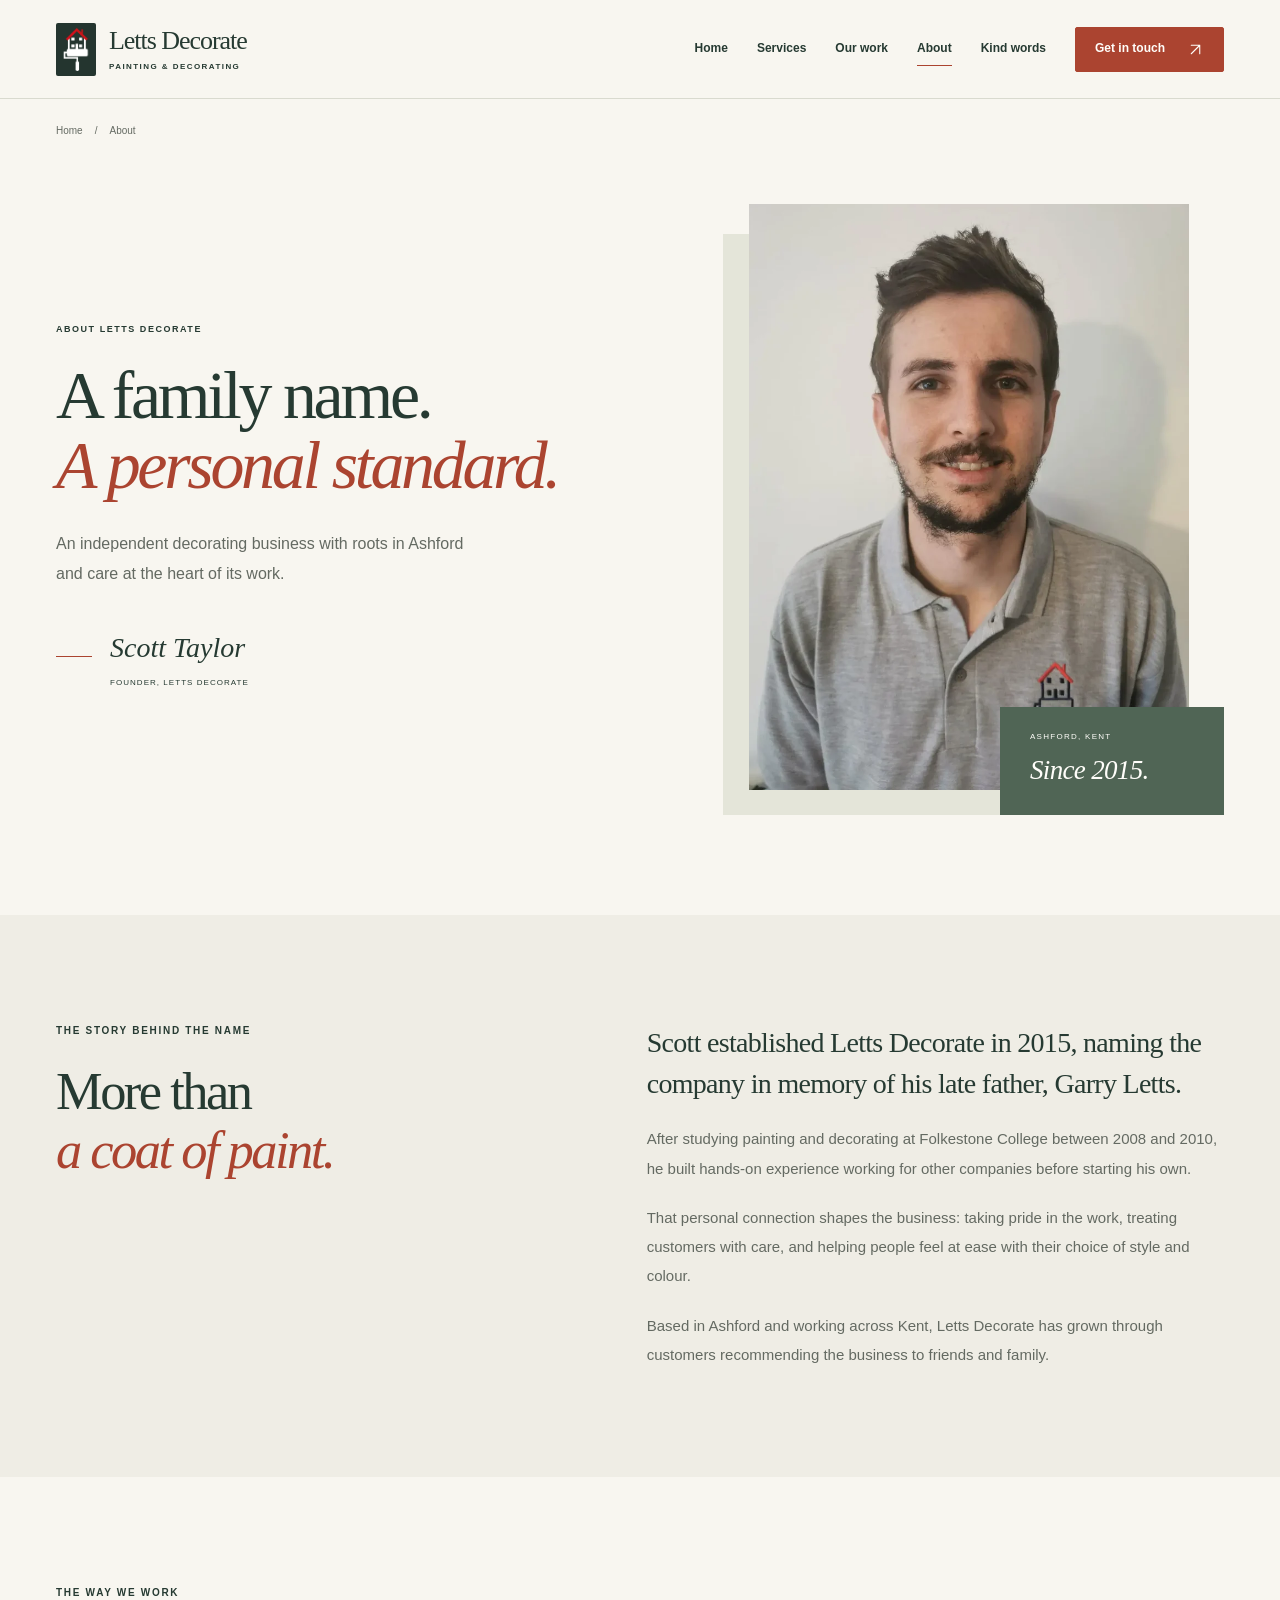
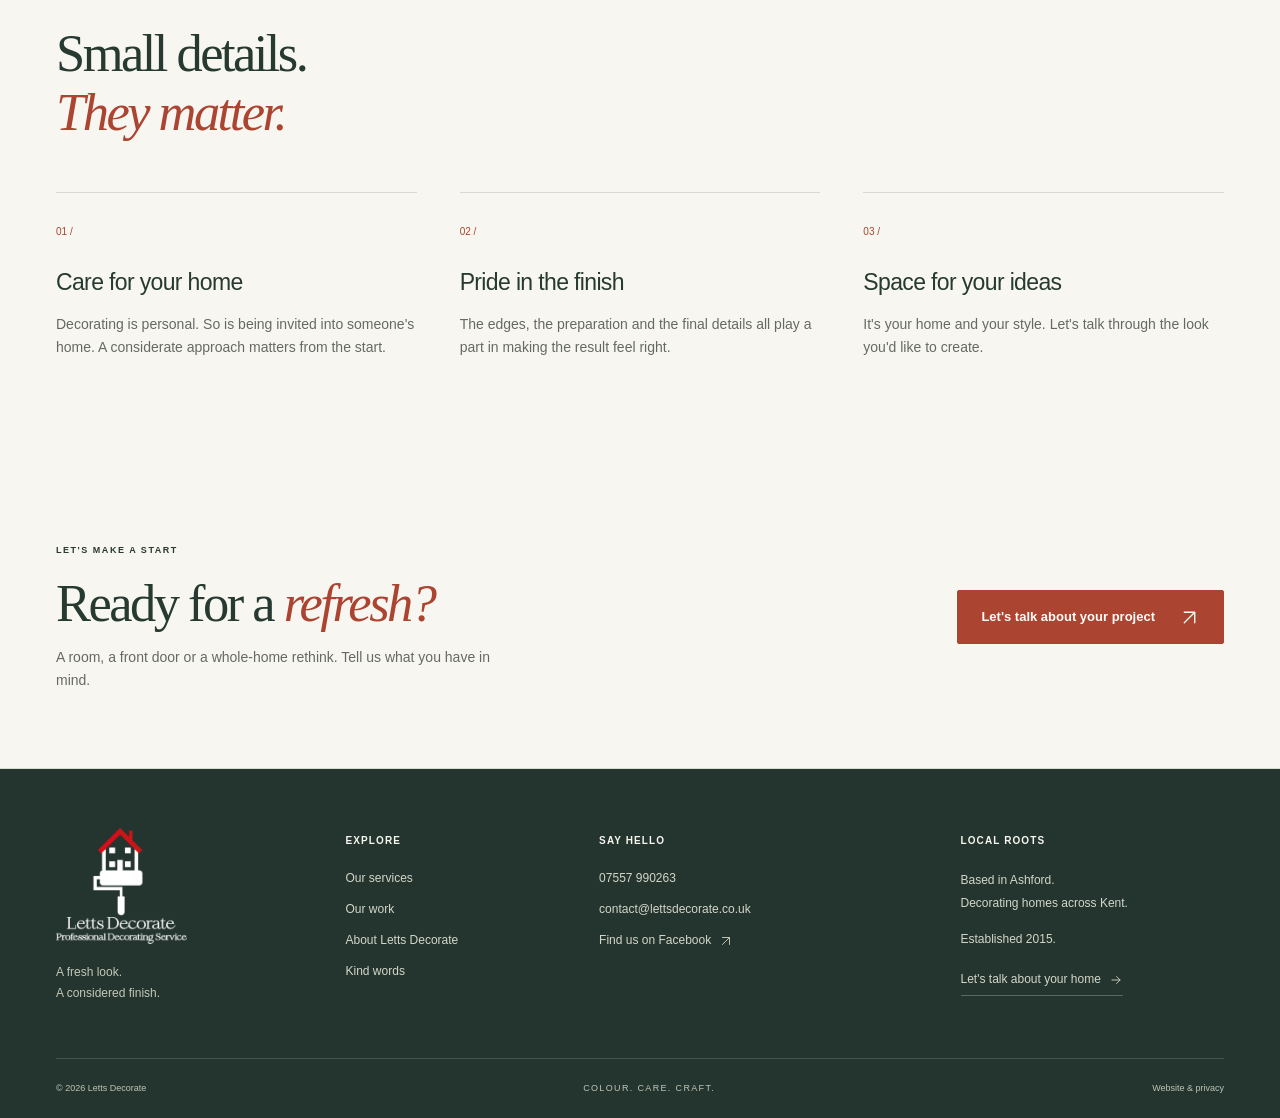
==== site/about/index.html @ 6a1b1a1a "1st draft of website - vibecoded with GPT 6 Astra" ====
<!doctype html>
<html lang="en-GB"><head><meta charset="utf-8"><meta name="viewport" content="width=device-width, initial-scale=1"><meta name="theme-color" content="#24352f"><title>About Letts Decorate | Painting & Decorating in Ashford</title><meta name="description" content="The story behind Letts Decorate, founded in Ashford in 2015 by Scott Taylor. A local painting and decorating business with a personal approach."><link rel="canonical" href="https://lettsdecorate.co.uk/about/"><meta property="og:type" content="website"><meta property="og:site_name" content="Letts Decorate"><meta property="og:title" content="About Letts Decorate | Painting & Decorating in Ashford"><meta property="og:description" content="The story behind Letts Decorate, founded in Ashford in 2015 by Scott Taylor. A local painting and decorating business with a personal approach."><meta property="og:url" content="https://lettsdecorate.co.uk/about/"><meta property="og:image" content="https://lettsdecorate.co.uk/assets/images/social-card.png"><meta property="og:image:alt" content="Letts Decorate. Painting and decorating in Ashford and across Kent."><meta name="twitter:card" content="summary_large_image"><link rel="icon" type="image/png" sizes="32x32" href="../assets/images/icon-32.png"><link rel="apple-touch-icon" href="../assets/images/icon-180.png"><link rel="stylesheet" href="../assets/css/site.css"><script type="application/ld+json">{"@context":"https://schema.org","@type":"HousePainter","@id":"https://lettsdecorate.co.uk/#business","name":"Letts Decorate","url":"https://lettsdecorate.co.uk/","telephone":"+447557990263","email":"contact@lettsdecorate.co.uk","foundingDate":"2015","areaServed":{"@type":"AdministrativeArea","name":"Kent, England"},"logo":"https://lettsdecorate.co.uk/assets/images/logo-original.png","sameAs":["https://www.facebook.com/LettsDecorate"]}</script><script src="../assets/js/gallery-data.js" defer></script><script src="../assets/js/site.js" defer></script></head>
<body data-page="about"><a class="skip-link" href="#main">Skip to content</a>
<header class="site-header"><div class="container header-inner">
<a class="brand" href="../index.html" aria-label="Letts Decorate home"><span class="brand-icon"><img src="../assets/images/brand-mark.png" width="130" height="200" alt=""></span><span class="brand-name">Letts Decorate<span>PAINTING &amp; DECORATING</span></span></a>
<button class="menu-toggle" type="button" aria-expanded="false" aria-controls="main-nav"><span class="menu-label">Menu</span><span class="menu-lines" aria-hidden="true"></span></button>
<nav id="main-nav" class="main-nav" aria-label="Main navigation"><a href="../index.html">Home</a><a href="../services/index.html">Services</a><a href="../gallery/index.html">Our work</a><a href="../about/index.html" aria-current="page">About</a><a href="../testimonials/index.html">Kind words</a><a class="button button-small nav-contact" href="../contact/index.html">Get in touch <svg class="icon" width="24" height="24" viewBox="0 0 24 24" fill="none" stroke="currentColor" stroke-width="1.5" stroke-linecap="round" stroke-linejoin="round" aria-hidden="true"><path d="M6 18 18 6M6 6h12v12"/></svg></a></nav>
</div></header><main id="main"><div class="container breadcrumb"><a href="../index.html">Home</a><span aria-hidden="true">/</span><span>About</span></div><section class="section about-page-top"><div class="container about-split"><div class="about-copy"><div class="page-intro "><span class="eyebrow">ABOUT LETTS DECORATE</span><h1>A family name.<br><em>A personal standard.</em></h1><p>An independent decorating business with roots in Ashford and care at the heart of its work.</p></div><div class="founder-signature"><span class="signature-line"></span><span>Scott Taylor<span>FOUNDER, LETTS DECORATE</span></span></div></div><div class="portrait-composition"><img class="portrait" src="../assets/images/about-800.webp" srcset="../assets/images/about-480.webp 480w, ../assets/images/about-800.webp 800w" sizes="(max-width: 760px) 90vw, 42vw" width="800" height="1067" alt="The owner of Letts Decorate in his work polo shirt" fetchpriority="high"><div class="portrait-label"><span>ASHFORD, KENT</span><strong>Since 2015.</strong></div></div></div></section>
<section class="section story-section"><div class="container story-grid"><div><span class="eyebrow">THE STORY BEHIND THE NAME</span><h2>More than<br><em>a coat of paint.</em></h2></div><div class="prose"><p class="lead">Scott established Letts Decorate in 2015, naming the company in memory of his late father, Garry Letts.</p><p>After studying painting and decorating at Folkestone College between 2008 and 2010, he built hands-on experience working for other companies before starting his own.</p><p>That personal connection shapes the business: taking pride in the work, treating customers with care, and helping people feel at ease with their choice of style and colour.</p><p>Based in Ashford and working across Kent, Letts Decorate has grown through customers recommending the business to friends and family.</p></div></div></section>
<section class="section values-section"><div class="container"><span class="eyebrow">THE WAY WE WORK</span><h2>Small details.<br><em>They matter.</em></h2><div class="values-grid"><article><span class="value-number">01 /</span><h3>Care for your home</h3><p>Decorating is personal. So is being invited into someone&apos;s home. A considerate approach matters from the start.</p></article><article><span class="value-number">02 /</span><h3>Pride in the finish</h3><p>The edges, the preparation and the final details all play a part in making the result feel right.</p></article><article><span class="value-number">03 /</span><h3>Space for your ideas</h3><p>It&apos;s your home and your style. Let&apos;s talk through the look you&apos;d like to create.</p></article></div></div></section><section class="cta-section"><div class="container cta-inner"><div><span class="eyebrow">LET&apos;S MAKE A START</span><h2>Ready for a <em>refresh?</em></h2><p>A room, a front door or a whole-home rethink. Tell us what you have in mind.</p></div><a class="button" href="../contact/index.html">Let&apos;s talk about your project <svg class="icon" width="24" height="24" viewBox="0 0 24 24" fill="none" stroke="currentColor" stroke-width="1.5" stroke-linecap="round" stroke-linejoin="round" aria-hidden="true"><path d="M6 18 18 6M6 6h12v12"/></svg></a></div></section></main><footer class="site-footer"><div class="container footer-grid">
<div class="footer-brand"><img src="../assets/images/logo-original.png" width="300" height="266" alt="Letts Decorate - Professional Decorating Service" loading="lazy"><p>A fresh look.<br>A considered finish.</p></div>
<div><h2>Explore</h2><a href="../services/index.html">Our services</a><a href="../gallery/index.html">Our work</a><a href="../about/index.html">About Letts Decorate</a><a href="../testimonials/index.html">Kind words</a></div>
<div><h2>Say hello</h2><a href="tel:+447557990263">07557 990263</a><a class="footer-email" href="mailto:contact@lettsdecorate.co.uk">contact@lettsdecorate.co.uk</a><a href="https://www.facebook.com/LettsDecorate" target="_blank" rel="noopener noreferrer">Find us on Facebook <svg class="icon" width="24" height="24" viewBox="0 0 24 24" fill="none" stroke="currentColor" stroke-width="1.5" stroke-linecap="round" stroke-linejoin="round" aria-hidden="true"><path d="M6 18 18 6M6 6h12v12"/></svg></a></div>
<div class="footer-area"><h2>Local roots</h2><p>Based in Ashford.<br>Decorating homes across Kent.<br><span>Established 2015.</span></p><a class="footer-text-link" href="../contact/index.html">Let&apos;s talk about your home <svg class="icon" width="24" height="24" viewBox="0 0 24 24" fill="none" stroke="currentColor" stroke-width="1.5" stroke-linecap="round" stroke-linejoin="round" aria-hidden="true"><path d="M5 12h14M13 6l6 6-6 6"/></svg></a></div>
</div><div class="container footer-bottom"><span>&copy; <span data-year>2026</span> Letts Decorate</span><span>Colour. Care. Craft.</span><a href="../privacy/index.html">Website &amp; privacy</a></div></footer><dialog class="lightbox" aria-labelledby="lightbox-caption"><div class="lightbox-bar"><span class="lightbox-count"></span><button type="button" class="icon-button lightbox-close" aria-label="Close photograph"><svg class="icon" width="24" height="24" viewBox="0 0 24 24" fill="none" stroke="currentColor" stroke-width="1.5" stroke-linecap="round" stroke-linejoin="round" aria-hidden="true"><path d="m6 6 12 12M6 18 18 6"/></svg></button></div><div class="lightbox-stage"><button type="button" class="icon-button lightbox-prev" aria-label="Previous photograph"><svg class="icon" width="24" height="24" viewBox="0 0 24 24" fill="none" stroke="currentColor" stroke-width="1.5" stroke-linecap="round" stroke-linejoin="round" aria-hidden="true"><path d="M5 12h14M13 6l6 6-6 6"/></svg></button><img class="lightbox-image" alt=""><button type="button" class="icon-button lightbox-next" aria-label="Next photograph"><svg class="icon" width="24" height="24" viewBox="0 0 24 24" fill="none" stroke="currentColor" stroke-width="1.5" stroke-linecap="round" stroke-linejoin="round" aria-hidden="true"><path d="M5 12h14M13 6l6 6-6 6"/></svg></button></div><p id="lightbox-caption"></p></dialog></body></html>
---- site/assets/css/site.css ----
/* Letts Decorate -- a warm, editorial, dependency-free static site.
   Change the core colour palette here. No external fonts or stylesheets are loaded. */
:root {
  --paper: #f8f6f0;
  --white: #fffefa;
  --ink: #263a32;
  --muted: #646a62;
  --clay: #ab4430;
  --clay-dark: #8c3525;
  --sage: #506555;
  --sand: #d2bea0;
  --line: #d9dacf;
  --soft: #efede5;
  --dark: #24352f;
  --serif: Georgia, 'Times New Roman', serif;
  --sans: 'Segoe UI', Arial, Helvetica, sans-serif;
}
*, *::before, *::after { box-sizing: border-box; }
html { scroll-behavior: smooth; scroll-padding-top: 112px; }
body { margin: 0; background: var(--paper); color: var(--ink); font-family: var(--sans); font-size: 16px; line-height: 1.65; -webkit-font-smoothing: antialiased; }
body.modal-open { overflow: hidden; }
a { color: inherit; text-decoration: none; }
button, input, select { font: inherit; }
button { color: inherit; }
button, a { -webkit-tap-highlight-color: transparent; }
button { cursor: pointer; }
button:disabled { cursor: default; opacity: .4; }
img { display: block; max-width: 100%; height: auto; }
svg { flex-shrink: 0; }
figure, blockquote { margin: 0; }
h1, h2, h3, h4, p { margin-top: 0; }
h1, h2 { font-family: var(--serif); font-weight: 400; letter-spacing: -.048em; }
h1 { margin-bottom: 28px; font-size: clamp(52px, 6.3vw, 92px); line-height: 1.035; }
h2 { margin-bottom: 25px; font-size: clamp(36px, 4.1vw, 58px); line-height: 1.12; }
h3 { font-weight: 500; letter-spacing: -.028em; line-height: 1.28; }
em { font-weight: 400; }
h1 em, h2 em { color: var(--clay); }
p { margin-bottom: 20px; }
::selection { background: #dcc7b0; color: #17291e; }
:focus-visible { outline: 3px solid var(--clay); outline-offset: 5px; }
[hidden] { display: none !important; }
.container { width: min(1280px, calc(100% - 112px)); margin-inline: auto; }
.section { padding-block: 108px; }
.eyebrow { display: block; font-family: var(--sans); font-size: 10px; font-weight: 650; line-height: 1.6; letter-spacing: .17em; margin-bottom: 23px; }
.icon { width: 21px; height: 21px; }
.button { display: inline-flex; min-height: 54px; align-items: center; justify-content: center; gap: 24px; padding: 15px 23px; background: var(--clay); color: var(--white); border: 1px solid var(--clay); border-radius: 2px; font-size: 13px; font-weight: 600; line-height: 1.45; transition: background .2s, transform .2s; }
.button:hover { background: var(--clay-dark); border-color: var(--clay-dark); transform: translateY(-2px); }
.button:active { transform: translateY(0); }
.button-small { min-height: 45px; padding: 12px 19px; font-size: 12px; gap: 22px; }
.button-small .icon { width: 17px; height: 17px; }
.text-link { width: fit-content; display: inline-flex; align-items: center; gap: 19px; padding-block: 7px; border-bottom: 1px solid currentColor; font-size: 13px; font-weight: 600; line-height: 1.5; }
.text-link .icon, .service-link .icon { transition: transform .2s; width: 18px; height: 18px; }
.text-link:hover .icon, .service-card:hover .icon:last-child { transform: translateX(4px); }
.skip-link { position: fixed; top: 12px; left: 12px; transform: translateY(-180%); z-index: 500; background: var(--white); padding: 12px 20px; box-shadow: 0 4px 20px #0002; }
.skip-link:focus { transform: none; }
.sr-only { position: absolute; width: 1px; height: 1px; padding: 0; overflow: hidden; clip: rect(0,0,0,0); white-space: nowrap; border: 0; }

/* Navigation */
.site-header { position: sticky; top: 0; z-index: 50; background: rgba(248,246,240,.97); border-bottom: 1px solid var(--line); }
.header-inner { min-height: 98px; display: flex; align-items: center; justify-content: space-between; gap: 30px; }
.brand { display: inline-flex; align-items: center; gap: 13px; flex-shrink: 0; }
.brand-icon { display: grid; place-items: center; width: 40px; height: 53px; border-radius: 2px; background: var(--dark); }
.brand-icon img { width: 28px; height: 43px; object-fit: contain; }
.brand-name { font-family: var(--serif); font-size: 26px; line-height: 1.18; letter-spacing: -.04em; }
.brand-name > span { display: block; font-family: var(--sans); font-size: 8px; letter-spacing: .18em; font-weight: 600; margin-top: 5px; }
.main-nav { display: flex; align-items: center; gap: 29px; }
.main-nav > a { font-size: 12px; font-weight: 550; position: relative; }
.main-nav > a:not(.button) { padding-block: 10px; }
.main-nav > a:not(.button)::after { content: ''; position: absolute; bottom: 3px; left: 0; height: 1px; width: 0; background: var(--clay); transition: width .2s; }
.main-nav > a[aria-current]:not(.button)::after, .main-nav > a:hover:not(.button)::after { width: 100%; }
.menu-toggle { display: none; border: 0; background: none; min-height: 44px; padding: 8px 0 8px 12px; gap: 12px; align-items: center; }
.menu-label { font-size: 12px; }
.menu-lines { display: block; position: relative; width: 23px; height: 13px; border-top: 1px solid; border-bottom: 1px solid; }
.menu-lines::after { content: ''; position: absolute; left: 0; top: 5px; width: 23px; border-top: 1px solid; }
.menu-toggle[aria-expanded=true] .menu-lines { border: 0; }
.menu-toggle[aria-expanded=true] .menu-lines::before, .menu-toggle[aria-expanded=true] .menu-lines::after { content: ''; position: absolute; inset: 5px 0 auto; width: 23px; border-top: 1px solid; transform: rotate(45deg); }
.menu-toggle[aria-expanded=true] .menu-lines::after { transform: rotate(-45deg); }

/* The paint-swatch hero is CSS artwork, not a purported project photograph. */
.hero { padding-block: 62px 64px; }
.hero-grid { display: grid; grid-template-columns: 1.03fr 1fr; align-items: center; gap: 60px; }
.hero-copy { padding-block: 14px; }
.hero-copy .eyebrow { display: flex; align-items: center; gap: 9px; margin-bottom: 28px; font-size: 9px; }
.eyebrow-line { width: 27px; height: 1px; background: var(--clay); }
.hero-copy h1 { font-size: clamp(64px, 6.5vw, 94px); margin-bottom: 25px; }
.hero-copy h1 em { position: relative; padding-right: .08em; }
.hero-copy > p { color: var(--muted); font-size: 16px; max-width: 355px; line-height: 1.85; margin-bottom: 27px; }
.hero-actions { display: flex; align-items: flex-start; flex-direction: column; gap: 17px; }
.hero-actions .text-link { border: 0; font-size: 12px; }
.hero-footnote { margin-top: 37px; display: flex; align-items: center; gap: 13px; color: var(--muted); font-size: 10px; letter-spacing: .02em; }
.hero-footnote span + span::before { content: '/'; margin-right: 13px; color: #90958b; }
.hero-visual { min-width: 0; }
.palette-stage { --swatch: #506555; --swatch-secondary: #b9664c; position: relative; background: #e9e5da; height: 533px; overflow: hidden; isolation: isolate; }
.palette-stage[data-palette=clay] { --swatch: #98503c; --swatch-secondary: #bbaa88; }
.palette-stage[data-palette=sand] { --swatch: #8c7450; --swatch-secondary: #69745e; }
.stage-line { position: absolute; border: 1px solid #d1cebf; border-radius: 50%; }
.line-one { width: 470px; height: 470px; top: -68px; left: -102px; }
.line-two { width: 365px; height: 365px; bottom: -135px; right: -85px; }
.stage-index { position: absolute; top: 27px; left: 25px; font-size: 8px; letter-spacing: .18em; color: #6f7569; }
.stage-side { position: absolute; right: 17px; top: 132px; writing-mode: vertical-rl; font-size: 8px; letter-spacing: .19em; color: #656d61; }
.swatch-sheet { position: absolute; background: #fffef7; padding: 11px; box-shadow: -9px 15px 27px -15px #273b3066, 4px 3px 8px #26342a15; }
.swatch-front { width: 65%; height: 382px; top: 66px; left: 24%; transform: rotate(7deg); }
.swatch-colour { position: relative; overflow: hidden; height: 305px; background: var(--swatch); transition: background .45s; color: #fffaf0; }
.swatch-colour::after { content: ''; position: absolute; inset: 0; background: linear-gradient(125deg, #ffffff06, #00000004); }
.swatch-arch { position: absolute; top: 26px; left: 29%; width: 78%; height: 92%; border: 1px solid #ffffff38; border-radius: 150px 150px 0 0; }
.swatch-arch::before, .swatch-arch::after { content: ''; position: absolute; inset: 13px; border: 1px solid #ffffff19; border-radius: inherit; }
.swatch-arch::after { inset: 26px; }
.swatch-grain { position: absolute; inset: 0; opacity: .08; background: repeating-linear-gradient(88deg, transparent 0 3px, #fff3 4px, transparent 5px); }
.swatch-type { position: absolute; left: 24px; bottom: 35px; font-size: clamp(30px, 3.5vw, 49px); line-height: 1.08; font-family: var(--serif); letter-spacing: -.04em; }
.swatch-label { display: flex; align-items: center; justify-content: space-between; padding: 15px 5px 0; font-size: 8px; font-weight: 650; letter-spacing: .14em; }
.swatch-label > span > span { display: block; margin-top: 2px; font-size: 6px; letter-spacing: .1em; font-weight: 400; }
.swatch-label .icon { width: 17px; height: 17px; }
.swatch-back { width: 55%; height: 326px; top: 145px; left: 10%; transform: rotate(-13deg); }
.swatch-back-colour { width: 100%; height: 262px; background: var(--swatch-secondary); transition: background .45s; }
.swatch-back > span { display: block; font-size: 7px; letter-spacing: .16em; padding: 12px 4px; }
.palette-caption { position: absolute; bottom: 20px; left: 27px; right: 26px; display: flex; align-items: center; gap: 8px; font-size: 9px; }
.palette-caption strong { font-weight: 600; }
.palette-dot { width: 5px; height: 5px; border-radius: 50%; background: var(--swatch); transition: background .45s; }
.palette-caption-number { margin-left: auto; color: #6c7469; font-size: 8px; letter-spacing: .1em; }
.palette-controls { display: flex; align-items: center; justify-content: space-between; margin-top: 17px; gap: 16px; font-size: 10px; color: var(--muted); }
.swatch-buttons { display: flex; gap: 4px; }
.palette-button { display: grid; place-items: center; width: 35px; height: 35px; background: none; border: 1px solid transparent; border-radius: 50%; padding: 4px; }
.palette-button span { width: 23px; height: 23px; border-radius: 50%; background: var(--swatch); }
.palette-button[aria-pressed=true] { border-color: var(--ink); }
.palette-sage { --swatch: #506555; }
.palette-clay { --swatch: #98503c; }
.palette-sand { --swatch: #8c7450; }

/* Intro, services and work */
.trust-strip { background: var(--dark); color: var(--paper); padding-block: 28px; }
.trust-inner { display: grid; grid-template-columns: 1.05fr 1fr 1.05fr 1fr; align-items: center; gap: 27px; }
.trust-inner > p { font-family: var(--serif); font-size: 21px; line-height: 1.3; letter-spacing: -.025em; margin: 0; }
.trust-inner > span { display: flex; align-items: center; justify-content: center; border-left: 1px solid #ffffff26; padding-block: 12px; gap: 12px; font-size: 11px; }
.trust-inner .icon { color: #c8cfbb; width: 21px; }
.section-heading { display: flex; justify-content: space-between; align-items: flex-end; gap: 50px; margin-bottom: 50px; }
.section-heading h2 { margin-bottom: 0; }
.section-heading > p, .section-heading-aside { max-width: 330px; color: var(--muted); font-size: 14px; line-height: 1.85; margin-bottom: 0; }
.section-heading-aside > p { margin-bottom: 16px; }
.section-heading-aside .text-link { color: var(--ink); }
.services-grid { display: grid; grid-template-columns: repeat(3,minmax(0,1fr)); border-block: 1px solid var(--line); }
.service-card { display: block; padding: 35px 30px 30px; transition: background .2s; }
.service-card:first-child { padding-left: 0; padding-right: 37px; }
.service-card:last-child { padding-right: 0; padding-left: 37px; }
.service-card + .service-card { border-left: 1px solid var(--line); }
.service-card:hover { background: #efeee580; }
.service-card-top { display: flex; align-items: center; justify-content: space-between; margin-bottom: 40px; }
.service-card-top .icon { width: 32px; height: 32px; color: var(--clay); stroke-width: 1; }
.service-card-top > span { font-size: 10px; color: var(--muted); }
.service-card h3 { font-size: 23px; margin-bottom: 15px; }
.service-card p { font-size: 13px; color: var(--muted); line-height: 1.85; max-width: 290px; margin-bottom: 27px; }
.service-link { display: flex; align-items: center; justify-content: space-between; font-size: 11px; font-weight: 600; }
.work-section { background: var(--soft); }
.project-grid { display: grid; grid-template-columns: repeat(3,minmax(0,1fr)); gap: 25px; }
.project-card { min-width: 0; }
.project-art, .project-photo { display: block; width: 100%; position: relative; aspect-ratio: 4 / 4.35; overflow: hidden; }
.project-art .art-caption { font-size: 7px; left: 20px; bottom: 19px; }
.art-interior { background: #dddcd0; }
.art-interior .art-shape { position: absolute; top: 12%; left: 25%; height: 86%; width: 54%; background: #647764; border-radius: 120px 120px 0 0; }
.art-interior .art-lines { position: absolute; top: 32%; left: 15%; height: 55%; width: 39%; border: 1px solid #f5f1e8; border-radius: 100px 100px 0 0; }
.art-interior .art-circle { position: absolute; bottom: -15%; right: -8%; width: 67%; aspect-ratio: 1; background: #c0b5a0; border-radius: 50%; }
.art-exterior { background: #68786a; }
.art-exterior .art-shape { position: absolute; width: 45%; height: 69%; background: #dcd6c3; top: 23%; left: 27%; border-radius: 85px 85px 0 0; }
.art-exterior .art-lines { position: absolute; inset: 30% 37% 15% 37%; border: 1px solid #68786a65; border-radius: 70px 70px 0 0; }
.art-exterior .art-circle { position: absolute; width: 27%; aspect-ratio: 1; top: 10%; right: 9%; border: 1px solid #f4efdd70; border-radius: 50%; }
.art-exterior .art-caption { color: #fcf7e6; }
.art-detail { background: #ddc4b0; }
.art-detail .art-shape { position: absolute; width: 60%; height: 93%; background: #a55740; top: -3%; left: 19%; border-radius: 0 0 130px 130px; transform: rotate(18deg); }
.art-detail .art-lines { position: absolute; width: 48%; height: 85%; top: 4%; left: 28%; border: 1px solid #f5e3cf96; border-radius: 0 0 130px 130px; transform: rotate(18deg); }
.art-detail .art-circle { position: absolute; width: 50%; aspect-ratio: 1; bottom: -21%; right: -10%; background: #b79775; border-radius: 50%; }
.art-caption { position: absolute; z-index: 2; left: 26px; bottom: 24px; font-size: 9px; letter-spacing: .19em; }
.project-meta { display: flex; align-items: center; justify-content: space-between; padding-top: 20px; gap: 15px; }
.project-kicker { display: block; font-size: 8px; letter-spacing: .13em; margin-bottom: 7px; color: var(--muted); }
.project-meta h3 { font-family: var(--serif); font-size: 25px; margin: 0; font-weight: 400; }
.project-number { font-size: 10px; color: var(--muted); }
.project-open { display: block; width: 100%; padding: 0; border: 0; background: none; text-align: left; }
.project-photo { object-fit: cover; transition: transform .35s; }
.project-image-wrap { display: block; overflow: hidden; position: relative; }
.project-open:hover .project-photo { transform: scale(1.035); }
.photo-enlarge { display: grid; place-items: center; position: absolute; right: 16px; bottom: 16px; width: 38px; height: 38px; background: var(--paper); border-radius: 50%; opacity: 0; transform: translateY(4px); transition: opacity .2s, transform .2s; }
.project-open:hover .photo-enlarge, .project-open:focus-visible .photo-enlarge { opacity: 1; transform: none; }
.project-load-error { padding: 30px; background: var(--soft); color: var(--muted); min-height: 160px; display: flex; align-items: center; font-size: 13px; }

/* About, reviews and footer */
.about-split { display: grid; grid-template-columns: 1fr 1fr; gap: 95px; align-items: center; }
.portrait-composition { position: relative; margin-left: 26px; margin-right: 35px; max-width: 440px; padding-bottom: 17px; }
.portrait-composition::before { content: ''; position: absolute; inset: 30px auto -8px -26px; width: 87%; background: #e4e5d9; z-index: -1; }
.portrait { aspect-ratio: 3/4; width: 100%; object-fit: cover; object-position: center 34%; }
.portrait-label { position: absolute; bottom: -8px; right: -35px; background: var(--sage); color: var(--white); padding: 23px 30px; min-width: 224px; }
.portrait-label > span { display: block; font-size: 8px; letter-spacing: .16em; margin-bottom: 4px; }
.portrait-label > strong { font-family: var(--serif); font-size: 27px; font-style: italic; font-weight: 400; letter-spacing: -.025em; }
.about-copy > p { color: var(--muted); font-size: 14px; line-height: 1.95; max-width: 440px; }
.about-copy .text-link { margin-top: 13px; }
.about-copy .eyebrow { font-size: 9px; }
.quote-section { padding-block: 82px; background: var(--dark); color: var(--paper); text-align: center; }
.quote-inner { max-width: 890px; position: relative; }
.quote-inner .eyebrow { color: #c9cbbb; font-size: 9px; margin-bottom: 12px; }
.quote-mark { display: block; font-family: var(--serif); color: #b9ba99; font-size: 75px; height: 59px; line-height: 1.25; }
.quote-inner blockquote p { font-family: var(--serif); font-size: clamp(29px,3.5vw,48px); line-height: 1.25; letter-spacing: -.035em; margin-bottom: 29px; }
.quote-inner blockquote footer { font-size: 12px; margin-bottom: 29px; }
.quote-inner blockquote footer span { color: #c9cbbb; margin-left: 8px; }
.light-link { color: var(--paper); font-size: 11px; }
.cta-section { padding-block: 76px; border-bottom: 1px solid var(--line); }
.cta-inner { display: flex; align-items: center; justify-content: space-between; gap: 40px; }
.cta-inner .eyebrow { font-size: 9px; margin-bottom: 17px; }
.cta-inner h2 { margin-bottom: 13px; }
.cta-inner p { margin-bottom: 0; max-width: 440px; font-size: 14px; color: var(--muted); }
.cta-inner .button { flex-shrink: 0; }
.site-footer { background: var(--dark); color: var(--paper); padding-top: 59px; }
.footer-grid { display: grid; grid-template-columns: 1.05fr .9fr 1.35fr 1.1fr; gap: 38px; padding-bottom: 51px; }
.footer-brand img { width: 131px; height: auto; margin-bottom: 18px; }
.footer-brand > p { font-size: 12px; color: #c3c7b9; line-height: 1.75; margin: 0; }
.footer-grid h2 { font-family: var(--sans); font-size: 10px; font-weight: 600; letter-spacing: .11em; text-transform: uppercase; margin: 7px 0 23px; }
.footer-grid > div > a { display: flex; width: fit-content; align-items: center; gap: 8px; color: #d4d6c9; font-size: 12px; margin-bottom: 11px; }
.footer-grid a:hover { color: #fff; text-decoration: underline; text-underline-offset: 5px; }
.footer-grid .icon { width: 14px; height: 14px; }
.footer-area p { color: #d4d6c9; font-size: 12px; line-height: 1.85; }
.footer-area p span { display: inline-block; margin-top: 14px; }
.footer-text-link { border-bottom: 1px solid #d4d6c950; padding-bottom: 5px; }
.footer-bottom { padding-block: 22px; border-top: 1px solid #ffffff24; display: flex; justify-content: space-between; gap: 20px; font-size: 9px; color: #bec4b8; }
.footer-bottom > span:nth-child(2) { text-transform: uppercase; letter-spacing: .15em; }
.site-footer :focus-visible, .quote-section :focus-visible { outline-color: var(--paper); }

/* Interior pages */
.breadcrumb { display: flex; gap: 12px; padding-top: 24px; color: var(--muted); font-size: 10px; }
.breadcrumb a:hover { color: var(--clay); text-decoration: underline; }
.page-intro { padding: 67px 0 60px; max-width: 960px; }
.page-intro .eyebrow { margin-bottom: 25px; }
.page-intro h1 { font-size: clamp(48px,5.7vw,81px); }
.page-intro > p { max-width: 540px; color: var(--muted); font-size: 16px; line-height: 1.85; margin: 0; }
.service-detail { scroll-margin-top: 12px; }
.service-detail-grid { display: grid; grid-template-columns: 1fr 1fr; align-items: center; gap: 100px; }
.service-detail-grid.reverse > div:first-child { order: 2; }
.service-detail-grid > div > p { color: var(--muted); font-size: 14px; line-height: 1.9; }
.service-detail-art { position: relative; overflow: hidden; aspect-ratio: 1; }
.detail-art-text { position: absolute; z-index: 3; bottom: 68px; left: 33px; font-family: var(--serif); font-size: clamp(40px,4.4vw,63px); letter-spacing: -.04em; line-height: 1.04; color: #fffdf2; text-shadow: 0 1px 12px #24352f30; }
.service-detail-art.art-exterior .detail-art-text { color: var(--dark); text-shadow: none; bottom: 96px; left: 26px; }
.service-detail-art.art-exterior .art-shape { left: 16%; width: 61%; height: 79%; }
.service-detail-art.art-exterior .art-lines { left: 24%; right: 31%; }
.alt-section { background: var(--soft); }
.detail-list { list-style: none; padding: 7px 0 0; margin: 0 0 25px; border-bottom: 1px solid var(--line); }
.detail-list li { border-top: 1px solid var(--line); padding-block: 10px; font-size: 12px; display: flex; align-items: center; gap: 10px; }
.detail-list li::before { content: ''; width: 4px; height: 4px; background: var(--clay); border-radius: 50%; }
.process-section { background: var(--dark); color: var(--paper); }
.process-section h2 em { color: #d7c0a3; }
.process-grid { display: grid; grid-template-columns: repeat(3,minmax(0,1fr)); gap: 40px; margin-top: 50px; }
.process-grid > div { border-top: 1px solid #ffffff4a; padding-top: 21px; }
.process-grid > div > span { font-size: 10px; color: #d7c0a3; }
.process-grid h3 { font-family: var(--serif); font-size: 32px; margin-top: 25px; margin-bottom: 13px; }
.process-grid p { max-width: 310px; color: #cdd2c4; font-size: 13px; margin: 0; line-height: 1.8; }
.about-page-top { padding-top: 64px; }
.about-page-top .page-intro { padding: 0; }
.about-page-top .page-intro h1 { font-size: clamp(48px,5.3vw,77px); }
.about-page-top .page-intro > p { max-width: 420px; }
.about-page-top .portrait-composition { margin-left: auto; }
.founder-signature { display: flex; align-items: center; gap: 18px; margin-top: 36px; font-family: var(--serif); font-size: 28px; font-style: italic; }
.founder-signature > span > span { display: block; font-family: var(--sans); font-size: 8px; font-style: normal; letter-spacing: .13em; margin-top: 5px; }
.signature-line { display: block; width: 36px; height: 1px; background: var(--clay); }
.story-section { background: var(--soft); }
.story-grid { display: grid; grid-template-columns: .85fr 1fr; gap: 100px; }
.prose { color: var(--muted); font-size: 15px; line-height: 1.95; }
.prose .lead { font-family: var(--serif); color: var(--ink); font-size: 28px; line-height: 1.45; letter-spacing: -.025em; }
.prose > p:last-child { margin-bottom: 0; }
.values-grid { display: grid; grid-template-columns: repeat(3,minmax(0,1fr)); gap: 43px; margin-top: 50px; }
.values-grid > article { border-top: 1px solid var(--line); padding-top: 24px; }
.value-number { display: inline-block; font-size: 10px; color: var(--clay); margin-bottom: 28px; }
.values-grid h3 { font-size: 23px; margin-bottom: 15px; }
.values-grid p { color: var(--muted); font-size: 14px; margin-bottom: 0; }
.gallery-section { padding-block: 4px 85px; }
.gallery-toolbar { display: flex; justify-content: space-between; gap: 25px; align-items: center; border-block: 1px solid var(--line); padding-block: 13px; margin-bottom: 30px; }
.gallery-filters { display: flex; flex-wrap: wrap; gap: 7px; }
.gallery-filters button { border: 0; background: none; padding: 12px 18px; font-size: 12px; border-radius: 2px; }
.gallery-filters button[aria-pressed=true] { background: var(--ink); color: var(--paper); }
.gallery-filters button:not([aria-pressed=true]):hover { background: var(--soft); }
.gallery-toolbar-note { color: var(--muted); font-size: 10px; }
.gallery-notice { padding: 22px 25px; background: #eeede3; display: flex; align-items: center; gap: 22px; margin-bottom: 35px; }
.gallery-notice p { margin: 0; color: var(--muted); font-size: 12px; line-height: 1.85; }
.gallery-notice strong { color: var(--ink); font-weight: 600; }
.gallery-notice .icon { color: var(--sage); width: 25px; height: 25px; }
.gallery-help { border-top: 1px solid var(--line); padding-top: 30px; margin-top: 55px; display: flex; align-items: center; justify-content: space-between; gap: 25px; }
.gallery-help > span { font-family: var(--serif); font-size: 27px; letter-spacing: -.025em; }
.reviews-section { padding-top: 15px; }
.reviews-grid { display: grid; grid-template-columns: repeat(3,minmax(0,1fr)); gap: 25px; }
.review-card { background: var(--soft); padding: 29px; display: flex; flex-direction: column; min-height: 335px; }
.review-card:nth-child(2) { background: #e4e8dc; }
.review-card:nth-child(3) { background: #eee0d5; }
.review-quote-mark { color: var(--clay); font-size: 70px; font-family: var(--serif); height: 75px; }
.review-card blockquote { font-family: var(--serif); font-size: 32px; letter-spacing: -.03em; line-height: 1.25; padding-bottom: 35px; }
.review-card figcaption { display: flex; align-items: center; gap: 14px; margin-top: auto; font-size: 12px; }
.review-card figcaption small { display: block; font-size: 10px; color: var(--muted); margin-top: 2px; }
.review-avatar { width: 37px; height: 37px; border: 1px solid #263a3240; border-radius: 50%; display: grid; place-items: center; font-family: var(--serif); font-size: 16px; }
.review-invitation { background: var(--soft); }
.review-invitation-inner { display: grid; grid-template-columns: 1fr 1fr; align-items: center; gap: 80px; }
.review-invitation h2 { margin-bottom: 0; }
.review-invitation p { color: var(--muted); font-size: 15px; }
.inline-links { display: flex; flex-wrap: wrap; gap: 30px; }
.contact-section { padding-block: 10px 100px; }
.contact-grid { display: grid; grid-template-columns: 1.2fr 1fr; gap: 75px; }
.contact-method { display: flex; gap: 22px; padding-block: 31px; border-top: 1px solid var(--line); align-items: flex-start; }
.contact-method:last-child { border-bottom: 1px solid var(--line); }
.contact-method .eyebrow { font-size: 9px; margin-bottom: 11px; }
.contact-method-icon { padding-top: 2px; color: var(--clay); }
.contact-method-icon .icon { width: 25px; height: 25px; }
.contact-method > span > strong, .contact-method .contact-email { display: block; font-family: var(--serif); font-size: clamp(26px,2.6vw,36px); letter-spacing: -.035em; line-height: 1.3; font-weight: 400; margin-bottom: 9px; }
.contact-method .contact-email { font-size: clamp(22px,2.3vw,31px); overflow-wrap: anywhere; }
.contact-method > span > span:not(.eyebrow) { font-size: 12px; color: var(--muted); }
.contact-method > .icon { margin-left: auto; margin-top: 7px; }
.contact-method:hover > .icon { color: var(--clay); }
.contact-method a:hover { color: var(--clay); }
.contact-social > span > strong { font-size: 26px; margin: 0; }
.email-actions { display: flex; align-items: center; gap: 19px; flex-wrap: wrap; }
.email-actions a, .copy-email { display: inline-flex; gap: 6px; align-items: center; font-size: 10px; min-height: 36px; }
.copy-email { background: none; border: 0; border-bottom: 1px solid var(--line); padding: 0; }
.email-actions .icon { width: 13px; height: 13px; }
.copy-status { display: block; font-size: 11px; line-height: 1.5; color: var(--clay); }
.enquiry-note { padding: 35px; background: #e8e9de; }
.enquiry-note h2 { font-size: 40px; }
.enquiry-note > p { color: var(--muted); font-size: 13px; }
.enquiry-note .eyebrow { font-size: 9px; }
.enquiry-list { list-style: none; margin: 27px 0 22px; padding: 0; }
.enquiry-list li { padding-block: 13px; border-top: 1px solid #bcc4b2; font-size: 12px; display: flex; gap: 17px; }
.enquiry-list li:last-child { border-bottom: 1px solid #bcc4b2; }
.enquiry-list li > span { color: var(--muted); font-size: 9px; padding-top: 2px; }
.enquiry-note > p.note-small { font-size: 10px; margin: 0; }
.area-section { background: var(--dark); color: var(--paper); padding-block: 85px; }
.area-inner { display: grid; grid-template-columns: 1fr 1fr; gap: 100px; align-items: center; }
.area-inner > div > .icon { width: 33px; height: 33px; stroke-width: 1; margin-bottom: 18px; color: #d7c0a3; }
.area-inner h2 { margin: 0; }
.area-inner h2 em { color: #d7c0a3; }
.area-inner .eyebrow { margin-bottom: 20px; }
.area-inner p { max-width: 400px; color: #d3d6c9; font-size: 14px; line-height: 1.9; }
.area-label { display: inline-block; font-size: 9px; letter-spacing: .2em; margin-top: 12px; border-bottom: 1px solid #d7c0a3; padding-bottom: 10px; }
.narrow { max-width: 780px; }
.narrow h2 { font-size: 32px; color: var(--ink); margin-top: 36px; }
.narrow h2:first-child { margin-top: 0; }
.narrow a { color: var(--clay); text-decoration: underline; text-underline-offset: 3px; }
.error-section { min-height: 65vh; padding-block: 110px; }
.error-section p { max-width: 410px; color: var(--muted); margin-bottom: 28px; }

/* Native modal photo viewer: keyboard controls, close button and focus handling. */
.lightbox { padding: 0; border: 0; background: #1d2c25; color: var(--paper); width: min(1200px,96vw); max-width: 96vw; max-height: 94dvh; box-shadow: 0 10px 80px #0008; }
.lightbox::backdrop { background: #111a15df; }
.lightbox-bar { display: flex; align-items: center; justify-content: space-between; padding: 10px 19px; }
.lightbox-count { font-size: 11px; }
.lightbox-stage { display: flex; align-items: center; justify-content: space-between; min-height: 150px; gap: 5px; padding-inline: 9px; }
.lightbox-image { max-height: 72dvh; max-width: calc(100% - 112px); width: auto; object-fit: contain; }
.lightbox > p { margin: 0; padding: 20px 25px; text-align: center; font-size: 14px; }
.icon-button { min-width: 45px; min-height: 45px; padding: 10px; display: inline-grid; place-items: center; color: inherit; border: 1px solid #ffffff40; background: transparent; border-radius: 50%; }
.icon-button:hover { background: #ffffff15; }
.lightbox-prev .icon { transform: rotate(180deg); }
.lightbox :focus-visible { outline-color: #eee9d8; }

@media (min-width: 1560px) {
  .hero-grid { gap: 88px; }
  .hero { padding-block: 78px; }
  .palette-stage { height: 568px; }
  .swatch-front { height: 409px; top: 69px; }
  .swatch-colour { height: 331px; }
  .swatch-back { height: 348px; top: 155px; }
  .swatch-back-colour { height: 284px; }
}
@media (max-width: 1150px) {
  .container { width: calc(100% - 76px); }
  .main-nav { gap: 20px; }
  .header-inner { gap: 25px; }
  .brand-name { font-size: 23px; }
  .hero-grid { gap: 35px; }
  .hero-copy h1 { font-size: 74px; }
  .palette-stage { height: 510px; }
  .swatch-front { left: 22%; width: 68%; }
  .swatch-type { font-size: 40px; left: 19px; }
  .trust-inner { gap: 13px; }
  .trust-inner > span { font-size: 10px; gap: 9px; }
  .trust-inner > p { font-size: 20px; }
  .about-split, .service-detail-grid { gap: 65px; }
  .footer-grid { gap: 26px; grid-template-columns: .9fr .85fr 1.5fr 1fr; }
  .footer-grid > div > a { font-size: 11px; }
  .contact-grid { gap: 40px; }
  .enquiry-note { padding: 29px; }
}
@media (max-width: 960px) {
  .header-inner { min-height: 84px; }
  .menu-toggle { display: inline-flex; }
  .main-nav { display: none; position: absolute; top: 100%; left: 0; right: 0; background: var(--paper); border-bottom: 1px solid var(--line); box-shadow: 0 12px 18px #24352f0c; padding: 24px 38px 30px; align-items: stretch; gap: 5px; }
  .main-nav.is-open { display: flex; flex-direction: column; }
  .main-nav > a:not(.button) { padding: 12px 0; font-size: 15px; }
  .main-nav > a:not(.button)::after { display: none; }
  .main-nav > a[aria-current]:not(.button) { color: var(--clay); }
  .main-nav .nav-contact { align-self: flex-start; margin-top: 12px; }
  .hero-copy h1 { font-size: clamp(55px,7.6vw,72px); }
  .hero-copy > p { font-size: 14px; }
  .hero-copy .eyebrow { font-size: 8px; }
  .hero .button { font-size: 11px; padding-inline: 16px; gap: 13px; }
  .palette-stage { height: 470px; }
  .swatch-front { height: 345px; top: 60px; }
  .swatch-colour { height: 271px; }
  .swatch-type { font-size: 34px; }
  .swatch-back { height: 281px; top: 139px; left: 9%; }
  .swatch-back-colour { height: 221px; }
  .swatch-label { font-size: 6px; }
  .swatch-label > span > span { font-size: 5px; }
  .stage-side { right: 10px; font-size: 7px; }
  .palette-caption { left: 18px; right: 18px; }
  .palette-caption-number { font-size: 7px; }
  .trust-inner { grid-template-columns: 1fr 1fr; row-gap: 15px; }
  .trust-inner > span { justify-content: flex-start; padding-left: 15px; font-size: 11px; }
  .trust-inner > span:nth-child(3) { border-left: 0; padding-left: 0; }
  .section { padding-block: 80px; }
  .service-card { padding-inline: 24px; }
  .service-card:first-child { padding-right: 24px; }
  .service-card:last-child { padding-left: 24px; }
  .service-card h3 { font-size: 20px; }
  .service-card p { font-size: 12px; }
  .service-link { font-size: 10px; }
  .section-heading > p, .section-heading-aside { max-width: 280px; }
  .project-grid { gap: 18px; }
  .project-meta h3 { font-size: 22px; }
  .project-kicker { font-size: 7px; }
  .about-split, .service-detail-grid { gap: 48px; }
  .portrait-composition { margin-left: 12px; margin-right: 15px; }
  .portrait-composition::before { left: -12px; }
  .portrait-label { right: -15px; min-width: 180px; padding: 18px 22px; }
  .portrait-label > strong { font-size: 23px; }
  .about-copy > p { font-size: 13px; }
  .about-copy .eyebrow { font-size: 8px; }
  .cta-inner { align-items: flex-start; }
  .cta-inner .button { margin-top: 40px; font-size: 11px; gap: 14px; }
  .footer-grid { grid-template-columns: 1fr 1fr; gap: 35px 50px; }
  .footer-grid > div > a, .footer-area p { font-size: 12px; }
  .story-grid { gap: 55px; }
  .review-card { padding: 22px; }
  .review-card blockquote { font-size: 26px; }
  .review-invitation-inner, .area-inner { gap: 45px; }
  .contact-grid { grid-template-columns: 1fr 1fr; gap: 35px; }
  .contact-method { gap: 14px; }
  .contact-method .contact-email { font-size: 23px; }
  .contact-method > span > strong { font-size: 29px; }
  .contact-method-icon .icon { width: 20px; }
  .contact-social > span > strong { font-size: 23px; }
  .enquiry-note h2 { font-size: 35px; }
  .enquiry-note { padding: 25px; }
}
@media (max-width: 760px) {
  .container { width: calc(100% - 44px); }
  .header-inner { min-height: 80px; }
  .brand-icon { width: 34px; height: 45px; }
  .brand-icon img { width: 23px; height: 35px; }
  .brand { gap: 10px; }
  .brand-name { font-size: 24px; }
  .brand-name > span { font-size: 7px; }
  .main-nav { padding-inline: 22px; }
  .hero { padding-block: 39px 40px; }
  .hero-grid { grid-template-columns: 1fr; gap: 33px; }
  .hero-copy { padding: 0; }
  .hero-copy .eyebrow { font-size: 8px; margin-bottom: 25px; }
  .hero-copy h1 { font-size: clamp(61px,13vw,82px); margin-bottom: 24px; }
  .hero-copy > p { max-width: 430px; font-size: 15px; margin-bottom: 24px; }
  .hero-actions { flex-direction: row; align-items: center; flex-wrap: wrap; gap: 11px 22px; }
  .hero .button { font-size: 12px; padding-inline: 18px; }
  .hero-actions .text-link { font-size: 11px; }
  .hero-footnote { margin-top: 26px; font-size: 9px; }
  .hero-visual { max-width: 550px; width: 100%; }
  .palette-stage { height: 492px; }
  .swatch-front { height: 362px; top: 65px; left: 23%; width: 65%; }
  .swatch-colour { height: 288px; }
  .swatch-back { top: 140px; height: 308px; }
  .swatch-back-colour { height: 248px; }
  .swatch-type { font-size: clamp(34px,8vw,46px); left: 20px; bottom: 33px; }
  .swatch-label { font-size: 8px; }
  .swatch-label > span > span { font-size: 6px; }
  .stage-side { font-size: 7px; right: 13px; }
  .palette-caption { bottom: 18px; }
  .trust-strip { padding-block: 25px; }
  .trust-inner { gap: 18px 15px; }
  .trust-inner > p { font-size: 21px; }
  .trust-inner > span { font-size: 10px; padding-left: 12px; gap: 8px; }
  .trust-inner .icon { width: 18px; }
  .section { padding-block: 67px; }
  h2 { font-size: 43px; }
  .eyebrow { font-size: 9px; margin-bottom: 18px; }
  .section-heading { display: block; margin-bottom: 33px; }
  .section-heading > p, .section-heading-aside { max-width: 500px; margin-top: 24px; font-size: 14px; }
  .services-grid { grid-template-columns: 1fr; border-bottom: 0; }
  .service-card, .service-card:first-child, .service-card:last-child { padding: 25px 0; border-left: 0; border-bottom: 1px solid var(--line); }
  .service-card-top { margin-bottom: 24px; }
  .service-card h3 { font-size: 24px; }
  .service-card p { max-width: 460px; font-size: 14px; margin-bottom: 22px; }
  .service-link { font-size: 12px; }
  .project-grid { grid-template-columns: 1fr; gap: 35px; }
  .project-art, .project-photo { aspect-ratio: 5 / 4.4; }
  .project-meta { padding-top: 17px; }
  .project-meta h3 { font-size: 27px; }
  .project-kicker { font-size: 8px; }
  .project-art .art-caption { font-size: 8px; }
  .about-split { grid-template-columns: 1fr; gap: 54px; }
  .portrait-composition { margin: 0 16px 0 12px; width: calc(100% - 28px); max-width: 440px; }
  .portrait-label { bottom: 0; right: -16px; padding: 21px 25px; }
  .portrait-label > strong { font-size: 26px; }
  .about-copy > p { max-width: 540px; font-size: 14px; }
  .about-copy .eyebrow { font-size: 8px; }
  .quote-section { padding-block: 58px; }
  .quote-inner blockquote p { font-size: 34px; }
  .quote-inner blockquote footer { font-size: 11px; }
  .quote-inner .eyebrow { font-size: 8px; }
  .cta-section { padding-block: 57px; }
  .cta-inner { display: block; }
  .cta-inner .button { margin-top: 25px; font-size: 12px; }
  .cta-inner p { font-size: 14px; }
  .site-footer { padding-top: 45px; }
  .footer-grid { grid-template-columns: .95fr 1.05fr; gap: 36px 20px; }
  .footer-brand img { width: 121px; }
  .footer-grid > div:nth-child(3) { grid-column: 1/-1; }
  .footer-grid > div:nth-child(4) { grid-column: 1/-1; }
  .footer-grid h2 { margin-bottom: 17px; }
  .footer-area p { margin-bottom: 15px; }
  .footer-area p span { margin-top: 5px; }
  .footer-bottom { flex-wrap: wrap; gap: 15px; justify-content: space-between; font-size: 9px; }
  .footer-bottom > span:nth-child(2) { display: none; }
  .breadcrumb { padding-top: 22px; }
  .page-intro { padding-block: 45px; }
  .page-intro h1 { font-size: clamp(43px,10.7vw,73px); }
  .page-intro > p { font-size: 15px; }
  .service-detail-grid { grid-template-columns: 1fr; gap: 38px; }
  .service-detail-grid.reverse > div:first-child { order: initial; }
  .service-detail-art { aspect-ratio: 1.12; }
  .detail-art-text { font-size: 54px; }
  .service-detail-art.art-exterior .detail-art-text { left: 27px; bottom: 75px; }
  .process-grid { grid-template-columns: 1fr; gap: 32px; margin-top: 35px; }
  .process-grid h3 { margin-top: 12px; }
  .process-grid p { max-width: 470px; font-size: 14px; }
  .about-page-top { padding-top: 43px; }
  .about-page-top .page-intro h1 { font-size: clamp(46px,11.5vw,72px); }
  .about-page-top .portrait-composition { margin-left: 12px; }
  .story-grid { grid-template-columns: 1fr; gap: 20px; }
  .prose .lead { font-size: 27px; }
  .values-grid { grid-template-columns: 1fr; gap: 28px; margin-top: 34px; }
  .value-number { margin-bottom: 13px; }
  .values-grid h3 { font-size: 25px; }
  .gallery-toolbar { align-items: flex-start; flex-direction: column; gap: 13px; padding-bottom: 17px; margin-bottom: 23px; }
  .gallery-filters { gap: 2px; }
  .gallery-filters button { font-size: 11px; padding: 11px 14px; }
  .gallery-notice { padding: 19px; align-items: flex-start; gap: 15px; }
  .gallery-notice strong { display: block; margin-bottom: 5px; }
  .gallery-notice .icon { width: 22px; margin-top: 2px; }
  .gallery-help { align-items: flex-start; flex-direction: column; gap: 15px; margin-top: 38px; }
  .gallery-help > span { font-size: 26px; }
  .reviews-grid { grid-template-columns: 1fr; gap: 20px; }
  .reviews-section { padding-top: 5px; }
  .review-card { min-height: 290px; padding: 30px; }
  .review-card blockquote { font-size: 35px; max-width: 400px; }
  .review-invitation-inner { grid-template-columns: 1fr; gap: 28px; }
  .contact-grid { grid-template-columns: 1fr; gap: 40px; }
  .contact-section { padding-bottom: 64px; }
  .contact-method { gap: 18px; }
  .contact-method > span > strong { font-size: 34px; }
  .contact-method .contact-email { font-size: clamp(21px,6vw,30px); }
  .contact-social > span > strong { font-size: 27px; }
  .enquiry-note { padding: 29px; }
  .enquiry-note h2 { font-size: 40px; }
  .enquiry-list li { font-size: 13px; }
  .area-section { padding-block: 61px; }
  .area-inner { grid-template-columns: 1fr; gap: 30px; }
  .area-inner h2 { font-size: 39px; }
  .area-inner p { max-width: 520px; }
  .lightbox-image { max-width: calc(100% - 83px); max-height: 70dvh; }
  .lightbox-stage { padding-inline: 3px; }
  .lightbox-stage .icon-button { min-width: 36px; min-height: 36px; width: 36px; height: 36px; padding: 7px; }
  .lightbox > p { padding: 15px; font-size: 12px; }
  .error-section { padding-block: 72px; }
}
@media (max-width: 380px) {
  .container { width: calc(100% - 36px); }
  .brand-name { font-size: 22px; }
  .hero-copy h1 { font-size: 58px; }
  .palette-stage { height: 449px; }
  .swatch-front { height: 328px; top: 61px; }
  .swatch-colour { height: 256px; }
  .swatch-back { height: 274px; top: 131px; }
  .swatch-back-colour { height: 218px; }
  .swatch-type { font-size: 32px; left: 17px; }
  .stage-index { font-size: 7px; }
  .swatch-label { font-size: 6px; }
  .swatch-label > span > span { font-size: 5px; }
  .trust-inner { column-gap: 8px; }
  .trust-inner > span { font-size: 9px; gap: 5px; padding-left: 8px; }
  .gallery-filters button { padding-inline: 11px; }
  .page-intro h1 { font-size: 41px; }
  .contact-method { gap: 12px; }
}
@media (prefers-reduced-motion: reduce) {
  html { scroll-behavior: auto; }
  *, *::before, *::after { animation: none !important; transition: none !important; }
}
@media print {
  .site-header, .site-footer, .palette-controls, .gallery-filters, .button, .lightbox { display: none !important; }
  body { background: white; color: black; }
  .container { width: 100%; }
  .section { padding-block: 25px; }
  .hero { padding-top: 20px; }
  .project-card, .service-card, .portrait-composition { break-inside: avoid; }
}

/* Keep navigation available on small screens when scripting is disabled. */
@media (max-width: 960px) {
  html:not(.js) .header-inner { flex-wrap: wrap; padding-top: 15px; gap: 12px; }
  html:not(.js) .menu-toggle { display: none; }
  html:not(.js) .main-nav { display: flex; position: static; flex-direction: row; flex-wrap: wrap; width: 100%; border: 0; box-shadow: none; padding: 0 0 15px; gap: 6px 18px; }
  html:not(.js) .main-nav > a:not(.button) { padding-block: 8px; font-size: 12px; }
  html:not(.js) .main-nav .nav-contact { margin-top: 0; }
}
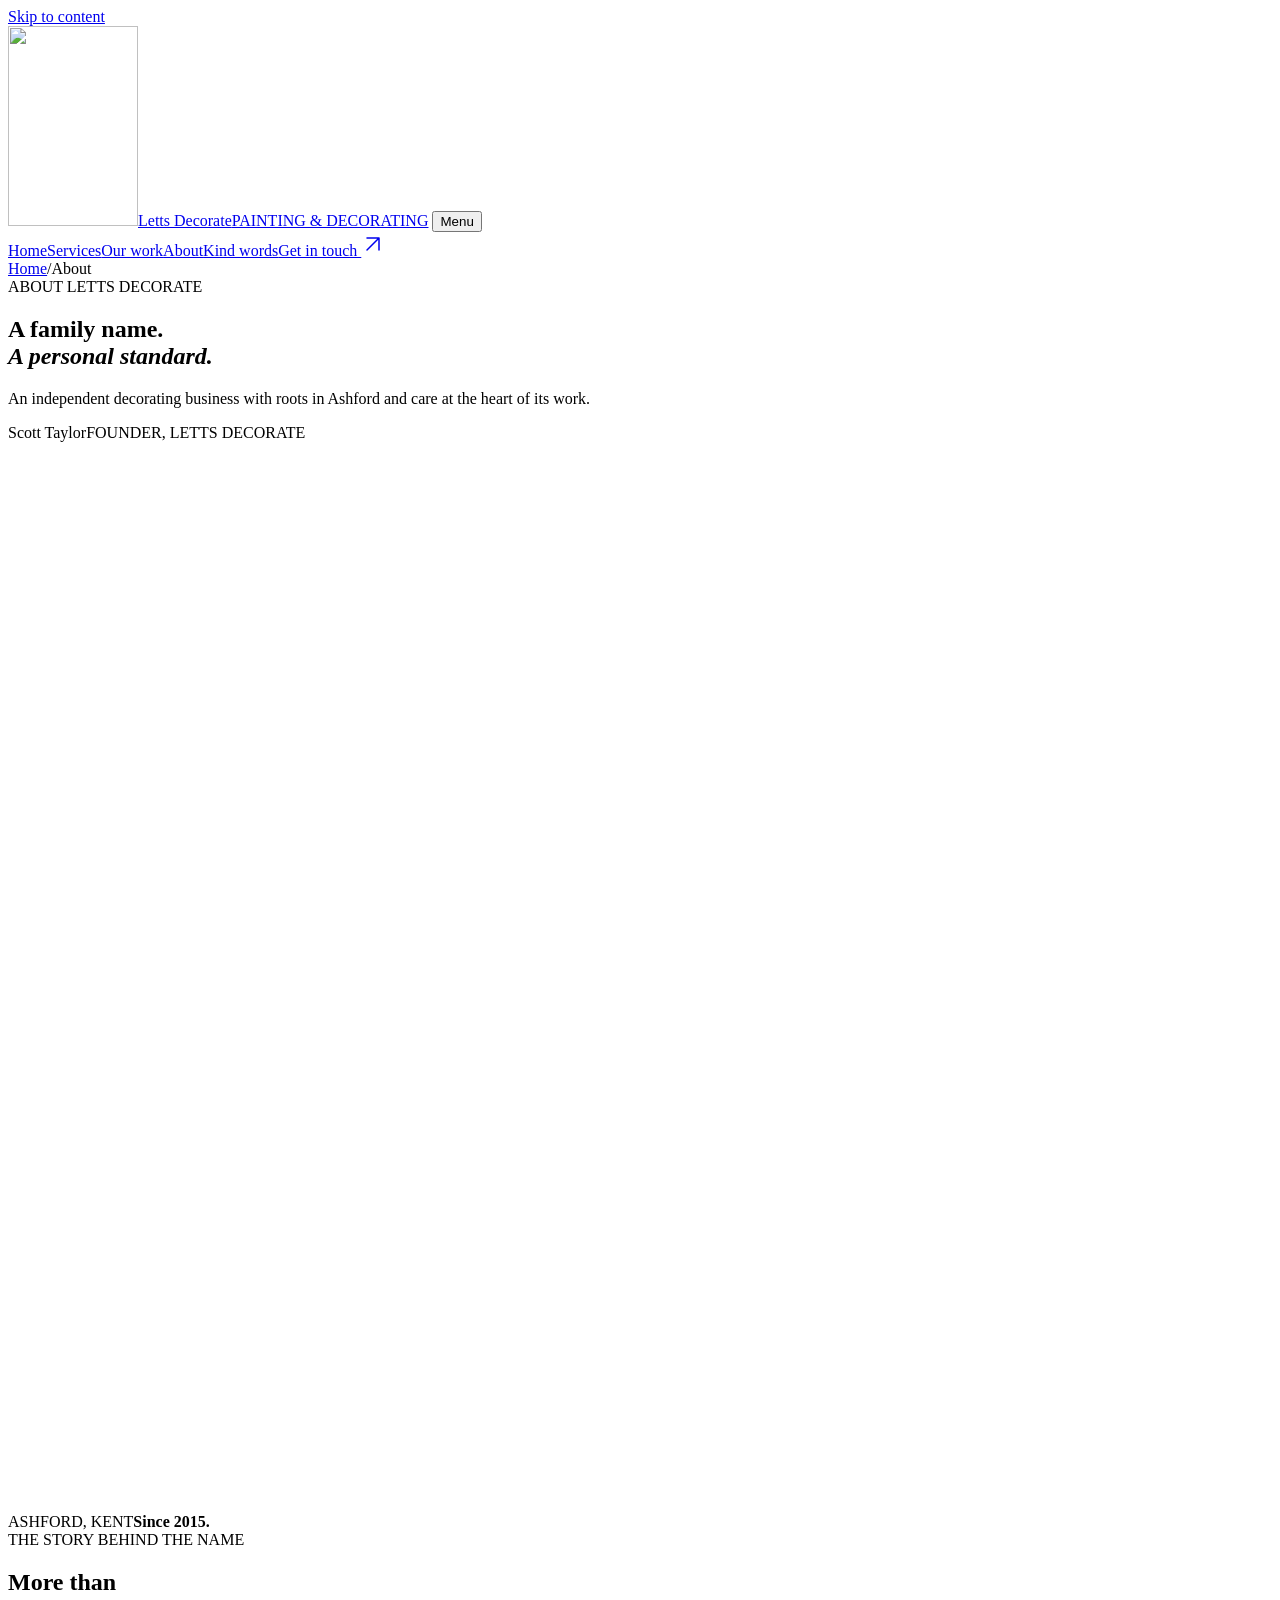
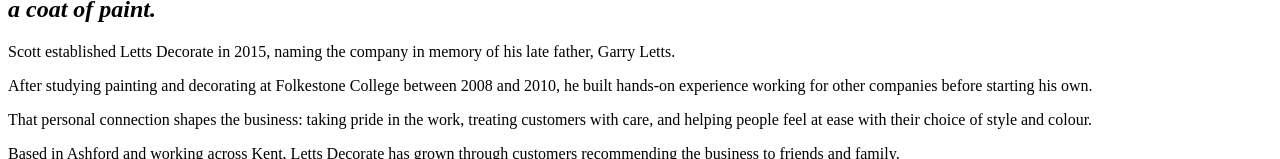
==== commit 9313fb8f: "remove file-relative path references and replace with standardised root-relative paths" ====
--- a/site/about/index.html
+++ b/site/about/index.html
@@ -1,15 +1,178 @@
 <!doctype html>
-<html lang="en-GB"><head><meta charset="utf-8"><meta name="viewport" content="width=device-width, initial-scale=1"><meta name="theme-color" content="#24352f"><title>About Letts Decorate | Painting & Decorating in Ashford</title><meta name="description" content="The story behind Letts Decorate, founded in Ashford in 2015 by Scott Taylor. A local painting and decorating business with a personal approach."><link rel="canonical" href="https://lettsdecorate.co.uk/about/"><meta property="og:type" content="website"><meta property="og:site_name" content="Letts Decorate"><meta property="og:title" content="About Letts Decorate | Painting & Decorating in Ashford"><meta property="og:description" content="The story behind Letts Decorate, founded in Ashford in 2015 by Scott Taylor. A local painting and decorating business with a personal approach."><meta property="og:url" content="https://lettsdecorate.co.uk/about/"><meta property="og:image" content="https://lettsdecorate.co.uk/assets/images/social-card.png"><meta property="og:image:alt" content="Letts Decorate. Painting and decorating in Ashford and across Kent."><meta name="twitter:card" content="summary_large_image"><link rel="icon" type="image/png" sizes="32x32" href="../assets/images/icon-32.png"><link rel="apple-touch-icon" href="../assets/images/icon-180.png"><link rel="stylesheet" href="../assets/css/site.css"><script type="application/ld+json">{"@context":"https://schema.org","@type":"HousePainter","@id":"https://lettsdecorate.co.uk/#business","name":"Letts Decorate","url":"https://lettsdecorate.co.uk/","telephone":"+447557990263","email":"contact@lettsdecorate.co.uk","foundingDate":"2015","areaServed":{"@type":"AdministrativeArea","name":"Kent, England"},"logo":"https://lettsdecorate.co.uk/assets/images/logo-original.png","sameAs":["https://www.facebook.com/LettsDecorate"]}</script><script src="../assets/js/gallery-data.js" defer></script><script src="../assets/js/site.js" defer></script></head>
+<html lang="en-GB">
+
+<head>
+    <meta charset="utf-8">
+    <meta name="viewport" content="width=device-width, initial-scale=1">
+    <meta name="theme-color" content="#24352f">
+    <title>About Letts Decorate | Painting & Decorating in Ashford</title>
+    <meta name="description"
+        content="The story behind Letts Decorate, founded in Ashford in 2015 by Scott Taylor. A local painting and decorating business with a personal approach.">
+    <link rel="canonical" href="https://lettsdecorate.co.uk/about/">
+    <meta property="og:type" content="website">
+    <meta property="og:site_name" content="Letts Decorate">
+    <meta property="og:title" content="About Letts Decorate | Painting & Decorating in Ashford">
+    <meta property="og:description"
+        content="The story behind Letts Decorate, founded in Ashford in 2015 by Scott Taylor. A local painting and decorating business with a personal approach.">
+    <meta property="og:url" content="https://lettsdecorate.co.uk/about/">
+    <meta property="og:image" content="https://lettsdecorate.co.uk/assets/images/social-card.png">
+    <meta property="og:image:alt" content="Letts Decorate. Painting and decorating in Ashford and across Kent.">
+    <meta name="twitter:card" content="summary_large_image">
+    <link rel="icon" type="image/png" sizes="32x32" href="/assets/images/icon-32.png">
+    <link rel="apple-touch-icon" href="/assets/images/icon-180.png">
+    <link rel="stylesheet" href="/assets/css/site.css">
+    <script
+        type="application/ld+json">{"@context":"https://schema.org","@type":"HousePainter","@id":"https://lettsdecorate.co.uk/#business","name":"Letts Decorate","url":"https://lettsdecorate.co.uk/","telephone":"+447557990263","email":"contact@lettsdecorate.co.uk","foundingDate":"2015","areaServed":{"@type":"AdministrativeArea","name":"Kent, England"},"logo":"https://lettsdecorate.co.uk/assets/images/logo-original.png","sameAs":["https://www.facebook.com/LettsDecorate"]}</script>
+    <script src="/assets/js/gallery-data.js" defer></script>
+    <script src="/assets/js/site.js" defer></script>
+</head>
+
 <body data-page="about"><a class="skip-link" href="#main">Skip to content</a>
-<header class="site-header"><div class="container header-inner">
-<a class="brand" href="../index.html" aria-label="Letts Decorate home"><span class="brand-icon"><img src="../assets/images/brand-mark.png" width="130" height="200" alt=""></span><span class="brand-name">Letts Decorate<span>PAINTING &amp; DECORATING</span></span></a>
-<button class="menu-toggle" type="button" aria-expanded="false" aria-controls="main-nav"><span class="menu-label">Menu</span><span class="menu-lines" aria-hidden="true"></span></button>
-<nav id="main-nav" class="main-nav" aria-label="Main navigation"><a href="../index.html">Home</a><a href="../services/index.html">Services</a><a href="../gallery/index.html">Our work</a><a href="../about/index.html" aria-current="page">About</a><a href="../testimonials/index.html">Kind words</a><a class="button button-small nav-contact" href="../contact/index.html">Get in touch <svg class="icon" width="24" height="24" viewBox="0 0 24 24" fill="none" stroke="currentColor" stroke-width="1.5" stroke-linecap="round" stroke-linejoin="round" aria-hidden="true"><path d="M6 18 18 6M6 6h12v12"/></svg></a></nav>
-</div></header><main id="main"><div class="container breadcrumb"><a href="../index.html">Home</a><span aria-hidden="true">/</span><span>About</span></div><section class="section about-page-top"><div class="container about-split"><div class="about-copy"><div class="page-intro "><span class="eyebrow">ABOUT LETTS DECORATE</span><h1>A family name.<br><em>A personal standard.</em></h1><p>An independent decorating business with roots in Ashford and care at the heart of its work.</p></div><div class="founder-signature"><span class="signature-line"></span><span>Scott Taylor<span>FOUNDER, LETTS DECORATE</span></span></div></div><div class="portrait-composition"><img class="portrait" src="../assets/images/about-800.webp" srcset="../assets/images/about-480.webp 480w, ../assets/images/about-800.webp 800w" sizes="(max-width: 760px) 90vw, 42vw" width="800" height="1067" alt="The owner of Letts Decorate in his work polo shirt" fetchpriority="high"><div class="portrait-label"><span>ASHFORD, KENT</span><strong>Since 2015.</strong></div></div></div></section>
-<section class="section story-section"><div class="container story-grid"><div><span class="eyebrow">THE STORY BEHIND THE NAME</span><h2>More than<br><em>a coat of paint.</em></h2></div><div class="prose"><p class="lead">Scott established Letts Decorate in 2015, naming the company in memory of his late father, Garry Letts.</p><p>After studying painting and decorating at Folkestone College between 2008 and 2010, he built hands-on experience working for other companies before starting his own.</p><p>That personal connection shapes the business: taking pride in the work, treating customers with care, and helping people feel at ease with their choice of style and colour.</p><p>Based in Ashford and working across Kent, Letts Decorate has grown through customers recommending the business to friends and family.</p></div></div></section>
-<section class="section values-section"><div class="container"><span class="eyebrow">THE WAY WE WORK</span><h2>Small details.<br><em>They matter.</em></h2><div class="values-grid"><article><span class="value-number">01 /</span><h3>Care for your home</h3><p>Decorating is personal. So is being invited into someone&apos;s home. A considerate approach matters from the start.</p></article><article><span class="value-number">02 /</span><h3>Pride in the finish</h3><p>The edges, the preparation and the final details all play a part in making the result feel right.</p></article><article><span class="value-number">03 /</span><h3>Space for your ideas</h3><p>It&apos;s your home and your style. Let&apos;s talk through the look you&apos;d like to create.</p></article></div></div></section><section class="cta-section"><div class="container cta-inner"><div><span class="eyebrow">LET&apos;S MAKE A START</span><h2>Ready for a <em>refresh?</em></h2><p>A room, a front door or a whole-home rethink. Tell us what you have in mind.</p></div><a class="button" href="../contact/index.html">Let&apos;s talk about your project <svg class="icon" width="24" height="24" viewBox="0 0 24 24" fill="none" stroke="currentColor" stroke-width="1.5" stroke-linecap="round" stroke-linejoin="round" aria-hidden="true"><path d="M6 18 18 6M6 6h12v12"/></svg></a></div></section></main><footer class="site-footer"><div class="container footer-grid">
-<div class="footer-brand"><img src="../assets/images/logo-original.png" width="300" height="266" alt="Letts Decorate - Professional Decorating Service" loading="lazy"><p>A fresh look.<br>A considered finish.</p></div>
-<div><h2>Explore</h2><a href="../services/index.html">Our services</a><a href="../gallery/index.html">Our work</a><a href="../about/index.html">About Letts Decorate</a><a href="../testimonials/index.html">Kind words</a></div>
-<div><h2>Say hello</h2><a href="tel:+447557990263">07557 990263</a><a class="footer-email" href="mailto:contact@lettsdecorate.co.uk">contact@lettsdecorate.co.uk</a><a href="https://www.facebook.com/LettsDecorate" target="_blank" rel="noopener noreferrer">Find us on Facebook <svg class="icon" width="24" height="24" viewBox="0 0 24 24" fill="none" stroke="currentColor" stroke-width="1.5" stroke-linecap="round" stroke-linejoin="round" aria-hidden="true"><path d="M6 18 18 6M6 6h12v12"/></svg></a></div>
-<div class="footer-area"><h2>Local roots</h2><p>Based in Ashford.<br>Decorating homes across Kent.<br><span>Established 2015.</span></p><a class="footer-text-link" href="../contact/index.html">Let&apos;s talk about your home <svg class="icon" width="24" height="24" viewBox="0 0 24 24" fill="none" stroke="currentColor" stroke-width="1.5" stroke-linecap="round" stroke-linejoin="round" aria-hidden="true"><path d="M5 12h14M13 6l6 6-6 6"/></svg></a></div>
-</div><div class="container footer-bottom"><span>&copy; <span data-year>2026</span> Letts Decorate</span><span>Colour. Care. Craft.</span><a href="../privacy/index.html">Website &amp; privacy</a></div></footer><dialog class="lightbox" aria-labelledby="lightbox-caption"><div class="lightbox-bar"><span class="lightbox-count"></span><button type="button" class="icon-button lightbox-close" aria-label="Close photograph"><svg class="icon" width="24" height="24" viewBox="0 0 24 24" fill="none" stroke="currentColor" stroke-width="1.5" stroke-linecap="round" stroke-linejoin="round" aria-hidden="true"><path d="m6 6 12 12M6 18 18 6"/></svg></button></div><div class="lightbox-stage"><button type="button" class="icon-button lightbox-prev" aria-label="Previous photograph"><svg class="icon" width="24" height="24" viewBox="0 0 24 24" fill="none" stroke="currentColor" stroke-width="1.5" stroke-linecap="round" stroke-linejoin="round" aria-hidden="true"><path d="M5 12h14M13 6l6 6-6 6"/></svg></button><img class="lightbox-image" alt=""><button type="button" class="icon-button lightbox-next" aria-label="Next photograph"><svg class="icon" width="24" height="24" viewBox="0 0 24 24" fill="none" stroke="currentColor" stroke-width="1.5" stroke-linecap="round" stroke-linejoin="round" aria-hidden="true"><path d="M5 12h14M13 6l6 6-6 6"/></svg></button></div><p id="lightbox-caption"></p></dialog></body></html>+    <header class="site-header">
+        <div class="container header-inner">
+            <a class="brand" href="/" aria-label="Letts Decorate home"><span class="brand-icon"><img
+                        src="/assets/images/brand-mark.png" width="130" height="200" alt=""></span><span
+                    class="brand-name">Letts Decorate<span>PAINTING &amp; DECORATING</span></span></a>
+            <button class="menu-toggle" type="button" aria-expanded="false" aria-controls="main-nav"><span
+                    class="menu-label">Menu</span><span class="menu-lines" aria-hidden="true"></span></button>
+            <nav id="main-nav" class="main-nav" aria-label="Main navigation"><a href="/">Home</a><a
+                    href="/services/">Services</a><a href="/gallery/">Our work</a><a
+                    href="/about/" aria-current="page">About</a><a href="/testimonials/">Kind
+                    words</a><a class="button button-small nav-contact" href="/contact/">Get in touch <svg
+                        class="icon" width="24" height="24" viewBox="0 0 24 24" fill="none" stroke="currentColor"
+                        stroke-width="1.5" stroke-linecap="round" stroke-linejoin="round" aria-hidden="true">
+                        <path d="M6 18 18 6M6 6h12v12" />
+                    </svg></a></nav>
+        </div>
+    </header>
+    <main id="main">
+        <div class="container breadcrumb"><a href="/">Home</a><span
+                aria-hidden="true">/</span><span>About</span></div>
+        <section class="section about-page-top">
+            <div class="container about-split">
+                <div class="about-copy">
+                    <div class="page-intro "><span class="eyebrow">ABOUT LETTS DECORATE</span>
+                        <h1>A family name.<br><em>A personal standard.</em></h1>
+                        <p>An independent decorating business with roots in Ashford and care at the heart of its work.
+                        </p>
+                    </div>
+                    <div class="founder-signature"><span class="signature-line"></span><span>Scott Taylor<span>FOUNDER,
+                                LETTS DECORATE</span></span></div>
+                </div>
+                <div class="portrait-composition"><img class="portrait" src="/assets/images/about-800.webp"
+                        srcset="/assets/images/about-480.webp 480w, /assets/images/about-800.webp 800w"
+                        sizes="(max-width: 760px) 90vw, 42vw" width="800" height="1067"
+                        alt="The owner of Letts Decorate in his work polo shirt" fetchpriority="high">
+                    <div class="portrait-label"><span>ASHFORD, KENT</span><strong>Since 2015.</strong></div>
+                </div>
+            </div>
+        </section>
+        <section class="section story-section">
+            <div class="container story-grid">
+                <div><span class="eyebrow">THE STORY BEHIND THE NAME</span>
+                    <h2>More than<br><em>a coat of paint.</em></h2>
+                </div>
+                <div class="prose">
+                    <p class="lead">Scott established Letts Decorate in 2015, naming the company in memory of his late
+                        father, Garry Letts.</p>
+                    <p>After studying painting and decorating at Folkestone College between 2008 and 2010, he built
+                        hands-on experience working for other companies before starting his own.</p>
+                    <p>That personal connection shapes the business: taking pride in the work, treating customers with
+                        care, and helping people feel at ease with their choice of style and colour.</p>
+                    <p>Based in Ashford and working across Kent, Letts Decorate has grown through customers recommending
+                        the business to friends and family.</p>
+                </div>
+            </div>
+        </section>
+        <section class="section values-section">
+            <div class="container"><span class="eyebrow">THE WAY WE WORK</span>
+                <h2>Small details.<br><em>They matter.</em></h2>
+                <div class="values-grid">
+                    <article><span class="value-number">01 /</span>
+                        <h3>Care for your home</h3>
+                        <p>Decorating is personal. So is being invited into someone&apos;s home. A considerate approach
+                            matters from the start.</p>
+                    </article>
+                    <article><span class="value-number">02 /</span>
+                        <h3>Pride in the finish</h3>
+                        <p>The edges, the preparation and the final details all play a part in making the result feel
+                            right.</p>
+                    </article>
+                    <article><span class="value-number">03 /</span>
+                        <h3>Space for your ideas</h3>
+                        <p>It&apos;s your home and your style. Let&apos;s talk through the look you&apos;d like to
+                            create.</p>
+                    </article>
+                </div>
+            </div>
+        </section>
+        <section class="cta-section">
+            <div class="container cta-inner">
+                <div><span class="eyebrow">LET&apos;S MAKE A START</span>
+                    <h2>Ready for a <em>refresh?</em></h2>
+                    <p>A room, a front door or a whole-home rethink. Tell us what you have in mind.</p>
+                </div><a class="button" href="/contact/">Let&apos;s talk about your project <svg
+                        class="icon" width="24" height="24" viewBox="0 0 24 24" fill="none" stroke="currentColor"
+                        stroke-width="1.5" stroke-linecap="round" stroke-linejoin="round" aria-hidden="true">
+                        <path d="M6 18 18 6M6 6h12v12" />
+                    </svg></a>
+            </div>
+        </section>
+    </main>
+    <footer class="site-footer">
+        <div class="container footer-grid">
+            <div class="footer-brand"><img src="/assets/images/logo-original.png" width="300" height="266"
+                    alt="Letts Decorate - Professional Decorating Service" loading="lazy">
+                <p>A fresh look.<br>A considered finish.</p>
+            </div>
+            <div>
+                <h2>Explore</h2><a href="/services/">Our services</a><a href="/gallery/">Our
+                    work</a><a href="/about/">About Letts Decorate</a><a
+                    href="/testimonials/">Kind words</a>
+            </div>
+            <div>
+                <h2>Say hello</h2><a href="tel:+447557990263">07557 990263</a><a class="footer-email"
+                    href="mailto:contact@lettsdecorate.co.uk">contact@lettsdecorate.co.uk</a><a
+                    href="https://www.facebook.com/LettsDecorate" target="_blank" rel="noopener noreferrer">Find us on
+                    Facebook <svg class="icon" width="24" height="24" viewBox="0 0 24 24" fill="none"
+                        stroke="currentColor" stroke-width="1.5" stroke-linecap="round" stroke-linejoin="round"
+                        aria-hidden="true">
+                        <path d="M6 18 18 6M6 6h12v12" />
+                    </svg></a>
+            </div>
+            <div class="footer-area">
+                <h2>Local roots</h2>
+                <p>Based in Ashford.<br>Decorating homes across Kent.<br><span>Established 2015.</span></p><a
+                    class="footer-text-link" href="/contact/">Let&apos;s talk about your home <svg
+                        class="icon" width="24" height="24" viewBox="0 0 24 24" fill="none" stroke="currentColor"
+                        stroke-width="1.5" stroke-linecap="round" stroke-linejoin="round" aria-hidden="true">
+                        <path d="M5 12h14M13 6l6 6-6 6" />
+                    </svg></a>
+            </div>
+        </div>
+        <div class="container footer-bottom"><span>&copy; <span data-year>2026</span> Letts Decorate</span><span>Colour.
+                Care. Craft.</span><a href="/privacy/">Website &amp; privacy</a></div>
+    </footer>
+    <dialog class="lightbox" aria-labelledby="lightbox-caption">
+        <div class="lightbox-bar"><span class="lightbox-count"></span><button type="button"
+                class="icon-button lightbox-close" aria-label="Close photograph"><svg class="icon" width="24"
+                    height="24" viewBox="0 0 24 24" fill="none" stroke="currentColor" stroke-width="1.5"
+                    stroke-linecap="round" stroke-linejoin="round" aria-hidden="true">
+                    <path d="m6 6 12 12M6 18 18 6" />
+                </svg></button></div>
+        <div class="lightbox-stage"><button type="button" class="icon-button lightbox-prev"
+                aria-label="Previous photograph"><svg class="icon" width="24" height="24" viewBox="0 0 24 24"
+                    fill="none" stroke="currentColor" stroke-width="1.5" stroke-linecap="round" stroke-linejoin="round"
+                    aria-hidden="true">
+                    <path d="M5 12h14M13 6l6 6-6 6" />
+                </svg></button><img class="lightbox-image" alt=""><button type="button"
+                class="icon-button lightbox-next" aria-label="Next photograph"><svg class="icon" width="24" height="24"
+                    viewBox="0 0 24 24" fill="none" stroke="currentColor" stroke-width="1.5" stroke-linecap="round"
+                    stroke-linejoin="round" aria-hidden="true">
+                    <path d="M5 12h14M13 6l6 6-6 6" />
+                </svg></button></div>
+        <p id="lightbox-caption"></p>
+    </dialog>
+</body>
+
+</html>
